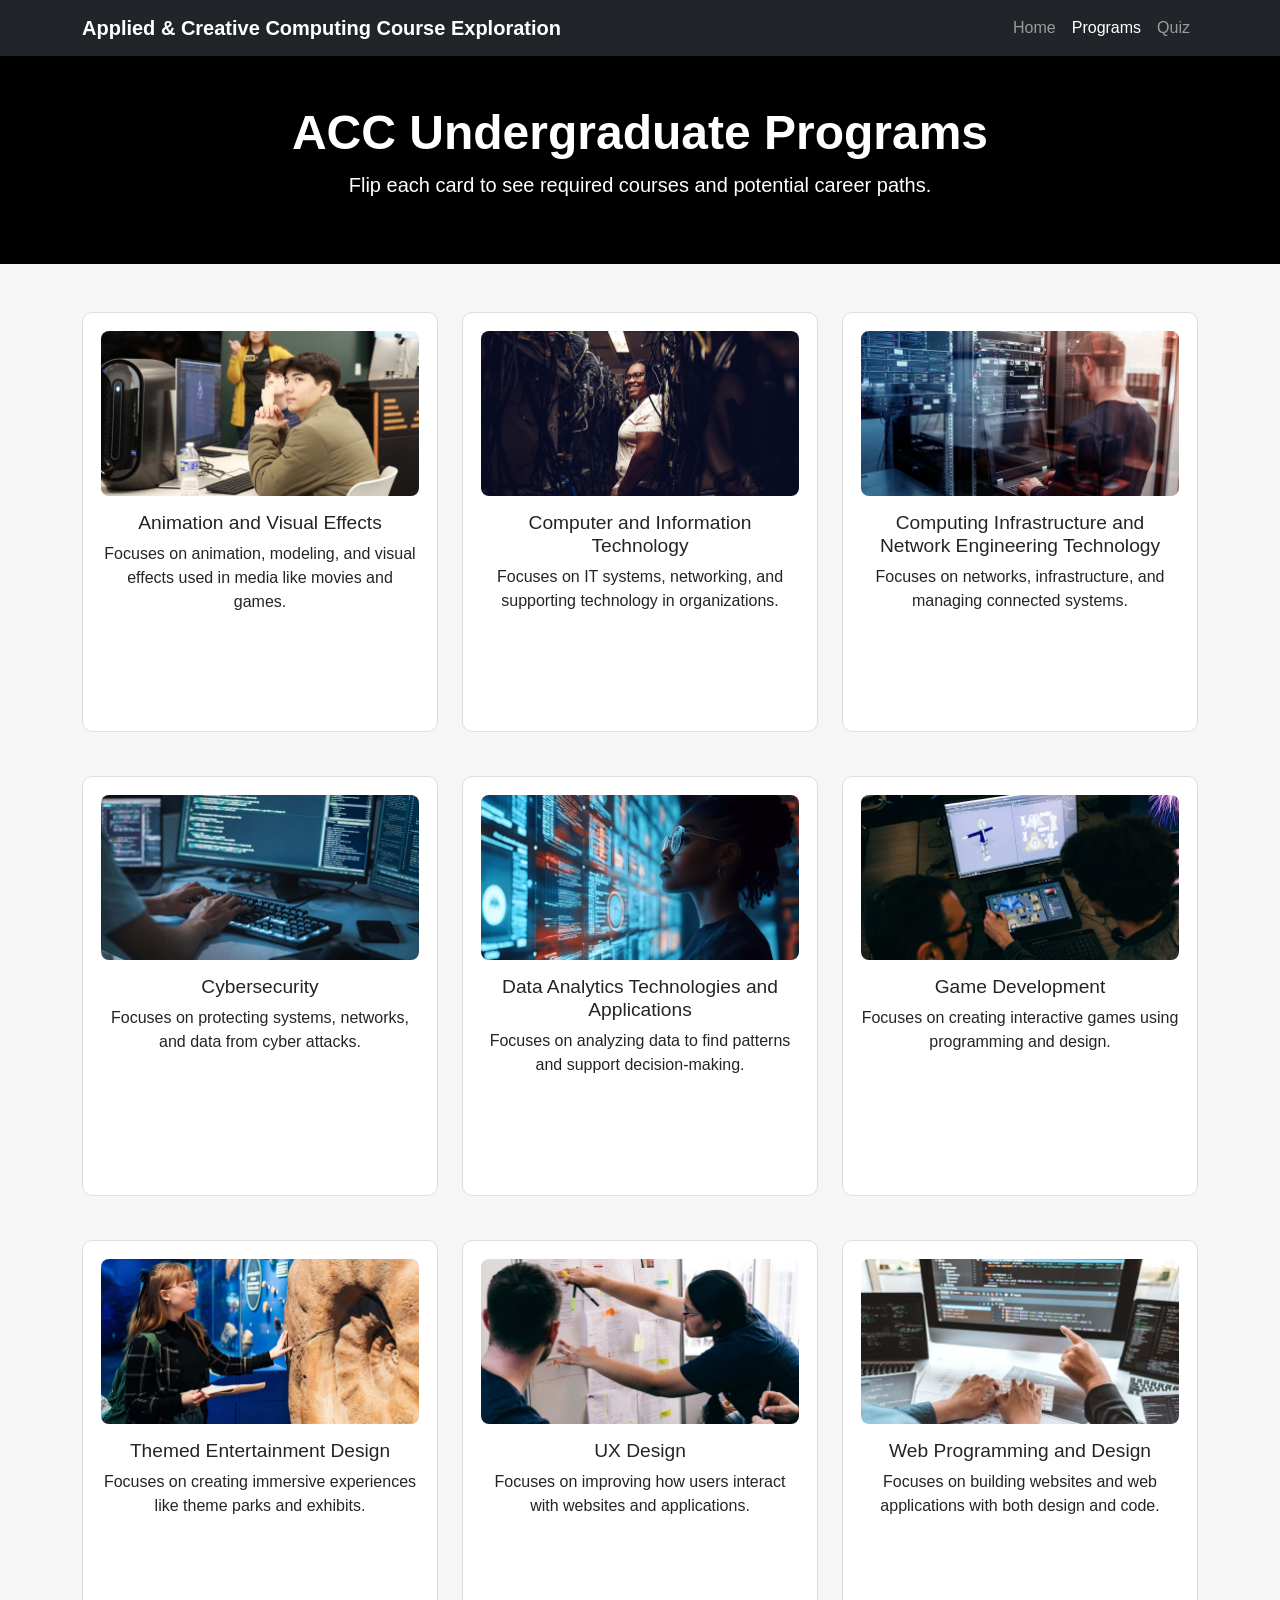
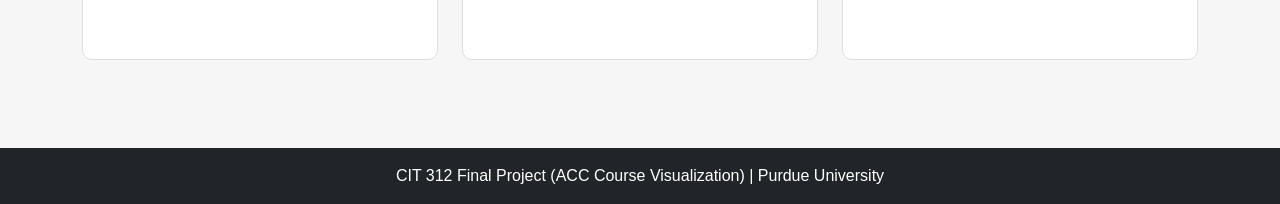
==== programs.html @ 46ee0a40 "Final" ====
<!doctype html>
    <html lang="en">
    <head>
    <meta charset="utf-8">
    <meta name="viewport" content="width=device-width, initial-scale=1">
    <title>Purdue ACC Programs | Explore</title>

    <link href="https://cdn.jsdelivr.net/npm/bootstrap@5.3.3/dist/css/bootstrap.min.css" rel="stylesheet">
    <link rel="stylesheet" href="styles.css">
    <link rel="icon" type="image/png" href="images/favicon.png">
    </head>

    <body>

    <header>
    <nav class="navbar navbar-expand-lg navbar-dark bg-dark" aria-label="Main navigation">
        <div class="container">
        <a class="navbar-brand" href="index.html">Applied & Creative Computing Course Exploration</a>

        <button class="navbar-toggler" type="button" data-bs-toggle="collapse" data-bs-target="#navMenu"
            aria-controls="navMenu" aria-expanded="false" aria-label="Toggle navigation">
            <span class="navbar-toggler-icon"></span>
        </button>

        <div class="collapse navbar-collapse" id="navMenu">
            <ul class="navbar-nav ms-auto">
            <li class="nav-item"><a class="nav-link" href="index.html">Home</a></li>
            <li class="nav-item"><a class="nav-link active" href="programs.html">Programs</a></li>
            <li class="nav-item"><a class="nav-link" href="index.html#quiz">Quiz</a></li>
            </ul>
        </div>
        </div>
    </nav>
    </header>

    <main>

    <section class="program-hero text-center text-white py-5">
    <div class="container">
        <h1 class="display-5 fw-bold">ACC Undergraduate Programs</h1>
        <p class="lead">
        Flip each card to see required courses and potential career paths.
        </p>
    </div>
    </section>

    <section class="py-5">
    <div class="container">
        <div class="row g-4">


        <div class="col-12 col-md-6 col-lg-4">
            <div class="flip-card">
            <div class="flip-card-inner">
                <div class="flip-card-front">
                <img src="images/animation.jpg" alt="Animation and Visual Effects" class="program-img">
                <h3>Animation and Visual Effects</h3>
                <p>Focuses on animation, modeling, and visual effects used in media like movies and games. </p>
                </div>
                <div class="flip-card-back">
                <h4>Animation and Visual Effects</h4>
                <p><strong>Required Courses:</strong></p>
                <ul>
                    <li>CGT 11600 - Geometric Modeling for Visualization and Communication</li>
                    <li>CGT 24100 - Introduction to Computer Animation</li>
                    <li>CGT 27000 - Introduction to Data Visualization</li>
                    <li>CGT 44200 - Production for Computer Animation</li>
                </ul>
                <p><strong>Jobs:</strong></p>
                <ul>
                    <li>Animator</li>
                    <li>Motion Graphics Designer</li>
                    <li>3D Modeler</li>
                </ul>
                </div>
            </div>
            </div>
        </div>

        <div class="col-12 col-md-6 col-lg-4">
            <div class="flip-card">
            <div class="flip-card-inner">
                <div class="flip-card-front">
                <img src="images/cit.jpg" alt="Computer and Information Technology" class="program-img">
                <h3>Computer and Information Technology</h3>
                <p>Focuses on IT systems, networking, and supporting technology in organizations.
                </p>
                </div>
                <div class="flip-card-back">
                <h4>Computer and Information Technology</h4>
                <p><strong>Required Courses:</strong></p>
                <ul>
                    <li>CNIT 18000 - Introduction to Systems Development</li>
                    <li>CNIT 24200 - System Administration</li>
                    <li>CNIT 31500 - Systems Programming</li>
                    <li>CNIT 27200 - Database Fundamentals</li>
                </ul>
                <p><strong>Jobs:</strong></p>
                <ul>
                    <li>Help Desk Technician</li>
                    <li>Systems Administrator</li>
                    <li>Systems Analyst</li>
                </ul>
                </div>
            </div>
            </div>
        </div>

        <div class="col-12 col-md-6 col-lg-4">
            <div class="flip-card">
            <div class="flip-card-inner">
                <div class="flip-card-front">
                <img src="images/compinf.jpg" alt="Computing Infrastructure and Network Engineering Technology" class="program-img">
                <h3>Computing Infrastructure and Network Engineering Technology</h3>
                <p>Focuses on networks, infrastructure, and managing connected systems.</p>
                </div>
                <div class="flip-card-back">
                <h4>Network Engineering</h4>
                <p><strong>Required Courses:</strong></p>
                <ul>
                    <li>CNIT 18200 - System and Organizational Security</li>
                    <li>CNIT 37100 - Cyberlaw and Ethics</li>
                    <li>CNIT 34000 - UNIX Administration</li>
                    <li>CNIT 34600 - Wireless Networks</li>
                </ul>
                <p><strong>Jobs:</strong></p>
                <ul>
                    <li>Network Engineer</li>
                    <li>IT Systems Specialist</li>
                    <li>Software Engineer</li>
                </ul>
                </div>
            </div>
            </div>
        </div>

        <div class="col-12 col-md-6 col-lg-4">
            <div class="flip-card">
            <div class="flip-card-inner">
                <div class="flip-card-front">
                <img src="images/cyber.jpg" alt="Cybersecurity" class="program-img">
                <h3>Cybersecurity</h3>
                <p>Focuses on protecting systems, networks, and data from cyber attacks.</p>
                </div>
                <div class="flip-card-back">
                <h4>Cybersecurity</h4>
                <p><strong>Required Courses:</strong></p>
                <ul>
                    <li>CNIT 17600 - Information Technology Architectures</li>
                    <li>CNIT 27000 - Cybersecurity Fundamentals</li>
                    <li>CNIT 32200 - Research Methodology and Design</li>
                    <li>CNIT 45500 - Network Security</li>
                </ul>
                <p><strong>Jobs:</strong></p>
                <ul>
                    <li>Cybersecurity Analyst</li>
                    <li>Security Operations Analyst</li>
                    <li>Cyber Threat Response and Forensics</li>
                </ul>
                </div>
            </div>
            </div>
        </div>

        <div class="col-12 col-md-6 col-lg-4">
            <div class="flip-card">
            <div class="flip-card-inner">
                <div class="flip-card-front">
                <img src="images/data.jpg" alt="Data Analytics, Technologies and Applications" class="program-img">
                <h3>Data Analytics Technologies and Applications</h3>
                <p>Focuses on analyzing data to find patterns and support decision-making.
                </p>
                </div>
                <div class="flip-card-back">
                <h4>Data Analytics</h4>
                <p><strong>Required Courses:</strong></p>
                <ul>
                    <li>CNIT 27200 - Database Fundamentals</li>
                    <li>CNIT 48300 - Applied Machine Learning</li>
                    <li>CNIT 48400 - Applications in Data Science</li>
                    <li>TECH 12000 - Design Thinking in Technology</li>
                </ul>
                <p><strong>Jobs:</strong></p>
                <ul>
                    <li>Data Analyst</li>
                    <li>Business Data Analyst</li>
                    <li>Data Entry</li>
                </ul>
                </div>
            </div>
            </div>
        </div>

        <div class="col-12 col-md-6 col-lg-4">
            <div class="flip-card">
            <div class="flip-card-inner">
                <div class="flip-card-front">
                <img src="images/gamedev.jpg" alt="Game Development" class="program-img">
                <h3>Game Development</h3>
                <p>Focuses on creating interactive games using programming and design.
                </p>
                </div>
                <div class="flip-card-back">
                <h4>Game Development</h4>
                <p><strong>Required Courses:</strong></p>
                <ul>
                    <li>CGT 10501 - Introduction to Games</li>
                    <li>CGT 11800 - Fundamentals of Imaging Technology</li>
                    <li>CGT 25001 - Computer Graphics Professional Practices I</li>
                    <li>CGT 27000 - Introduction to Data Visualization</li>
                </ul>
                <p><strong>Jobs:</strong></p>
                <ul>
                    <li>Game Developer</li>
                    <li>Gameplay Engineer</li>
                    <li>QA Game Tester</li>
                </ul>
                </div>
            </div>
            </div>
        </div>

        <div class="col-12 col-md-6 col-lg-4">
            <div class="flip-card">
            <div class="flip-card-inner">
                <div class="flip-card-front">
                <img src="images/themed.jpg" alt="Themed Entertainment Design" class="program-img">
                <h3>Themed Entertainment Design</h3>
                <p>Focuses on creating immersive experiences like theme parks and exhibits.
                </p>
                </div>
                <div class="flip-card-back">
                <h4>Themed Entertainment Design</h4>
                <p><strong>Required Courses:</strong></p>
                <ul>
                    <li>CGT 11200 - Sketching for Visualization and Communication</li>
                    <li>CGT 12300 - Animation Foundations</li>
                    <li>CGT 25100 - Principles of Creative Design</li>
                    <li>CGT 36700 - Previsualization in Themed Entertainment</li>
                </ul>
                <p><strong>Jobs:</strong></p>
                <ul>
                    <li>Experience Consultant</li>
                    <li>Theme-Focused Interior Designer</li>
                    <li>Scenic Artist</li>
                </ul>
                </div>
            </div>
            </div>
        </div>

        <div class="col-12 col-md-6 col-lg-4">
            <div class="flip-card">
            <div class="flip-card-inner">
                <div class="flip-card-front">
                <img src="images/ux.jpg" alt="UX Design" class="program-img">
                <h3>UX Design</h3>
                <p>Focuses on improving how users interact with websites and applications. 
                </p>
                </div>
                <div class="flip-card-back">
                <h4>UX Design</h4>
                <p><strong>Required Courses:</strong></p>
                <ul>
                    <li>CGT 17207 - User Experience Design Studio </li>
                    <li>CGT 14100 - Internet Foundations and Development</li>
                    <li>CGT 41101 - Contemporary Problems in Applied Computer Graphics I</li>
                    <li>CGT 27000 - Introduction to Data Visualization</li>
                </ul>
                <p><strong>Jobs:</strong></p>
                <ul>
                    <li>UX Designer</li>
                    <li>UX Researcher</li>
                    <li>Product Designer</li>
                </ul>
                </div>
            </div>
            </div>
        </div>

        <div class="col-12 col-md-6 col-lg-4">
            <div class="flip-card">
            <div class="flip-card-inner">
                <div class="flip-card-front">
                <img src="images/web.jpg" alt="Web Programming and Design" class="program-img">
                <h3>Web Programming and Design</h3>
                <p>Focuses on building websites and web applications with both design and code. 
                </p>
                </div>
                <div class="flip-card-back">
                <h4>Web Programming and Design</h4>
                <p><strong>Required Courses:</strong></p>
                <ul>
                    <li>CGT 21500 - Computer Graphics Programming I</li>
                    <li>CGT 35600 - Web Programming, Development and Data Integration</li>
                    <li>CGT 17208 - User Experience Design Studio I: Fundamentals</li>
                    <li>CGT 35300 - Principles of Interactive and Dynamic Media</li>
                </ul>
                <p><strong>Jobs:</strong></p>
                <ul>
                    <li>Software Engineer</li>
                    <li>Front-End Developer</li>
                    <li>Programmer Analyst</li>
                </ul>
                </div>
            </div>
            </div>
        </div>        

        </div>
    </div>
    </section>

    </main>

    <footer class="bg-dark text-white text-center py-3">
    <p class="mb-0">CIT 312 Final Project (ACC Course Visualization) | Purdue University</p>
    </footer>

    <script src="https://cdn.jsdelivr.net/npm/bootstrap@5.3.3/dist/js/bootstrap.bundle.min.js"></script>
    <script src="script.js"></script>

    </body>
    </html>
---- styles.css ----
body {
    font-family: Arial, Helvetica, sans-serif;
    background-color: #f6f6f6;
    }

    .hero,
    .program-hero {
    background-color: #000000;
    }

    .navbar-brand {
    font-weight: bold;
    }

    .btn-warning {
    background-color: #c9b27c;
    border-color: #c9b27c;
    color: #000000;
    }

    .btn-warning:hover {
    background-color: #b8a36f;
    border-color: #b8a36f;
    color: #000000;
    }

    img {
    max-width: 100%;
    }

    #quizForm {
    max-width: 850px;
    margin: auto;
    background-color: white;
    padding: 25px;
    border-radius: 10px;
    }

    .form-label {
    font-weight: bold;
    }

    label.d-block {
    margin-bottom: 6px;
    }

    #result {
    max-width: 850px;
    margin: auto;
    }

    .program-img {
    width: 100%;
    height: 165px;
    object-fit: cover;
    border-radius: 8px;
    margin-bottom: 15px;
    }

    .flip-card {
    height: 420px;
    perspective: 1000px;
    margin-bottom: 20px;
    }

    .flip-card-inner {
    position: relative;
    width: 100%;
    height: 100%;
    transition: transform 0.6s;
    transform-style: preserve-3d;
    }

    .flip-card:hover .flip-card-inner {
    transform: rotateY(180deg);
    }

    .flip-card-front,
    .flip-card-back {
    position: absolute;
    width: 100%;
    height: 100%;
    padding: 18px;
    border-radius: 10px;
    backface-visibility: hidden;
    background-color: white;
    border: 1px solid #dddddd;
    }

    .flip-card-front {
    text-align: center;
    }

    .flip-card-back {
    transform: rotateY(180deg);
    overflow-y: auto;
    background-color: #f8f8f8;
    }

    .flip-card h3 {
    font-size: 1.2rem;
    }

    .flip-card h4 {
    font-size: 1.1rem;
    }

    .flip-card ul {
    padding-left: 20px;
    }

    footer {
    margin-top: 20px;
    }
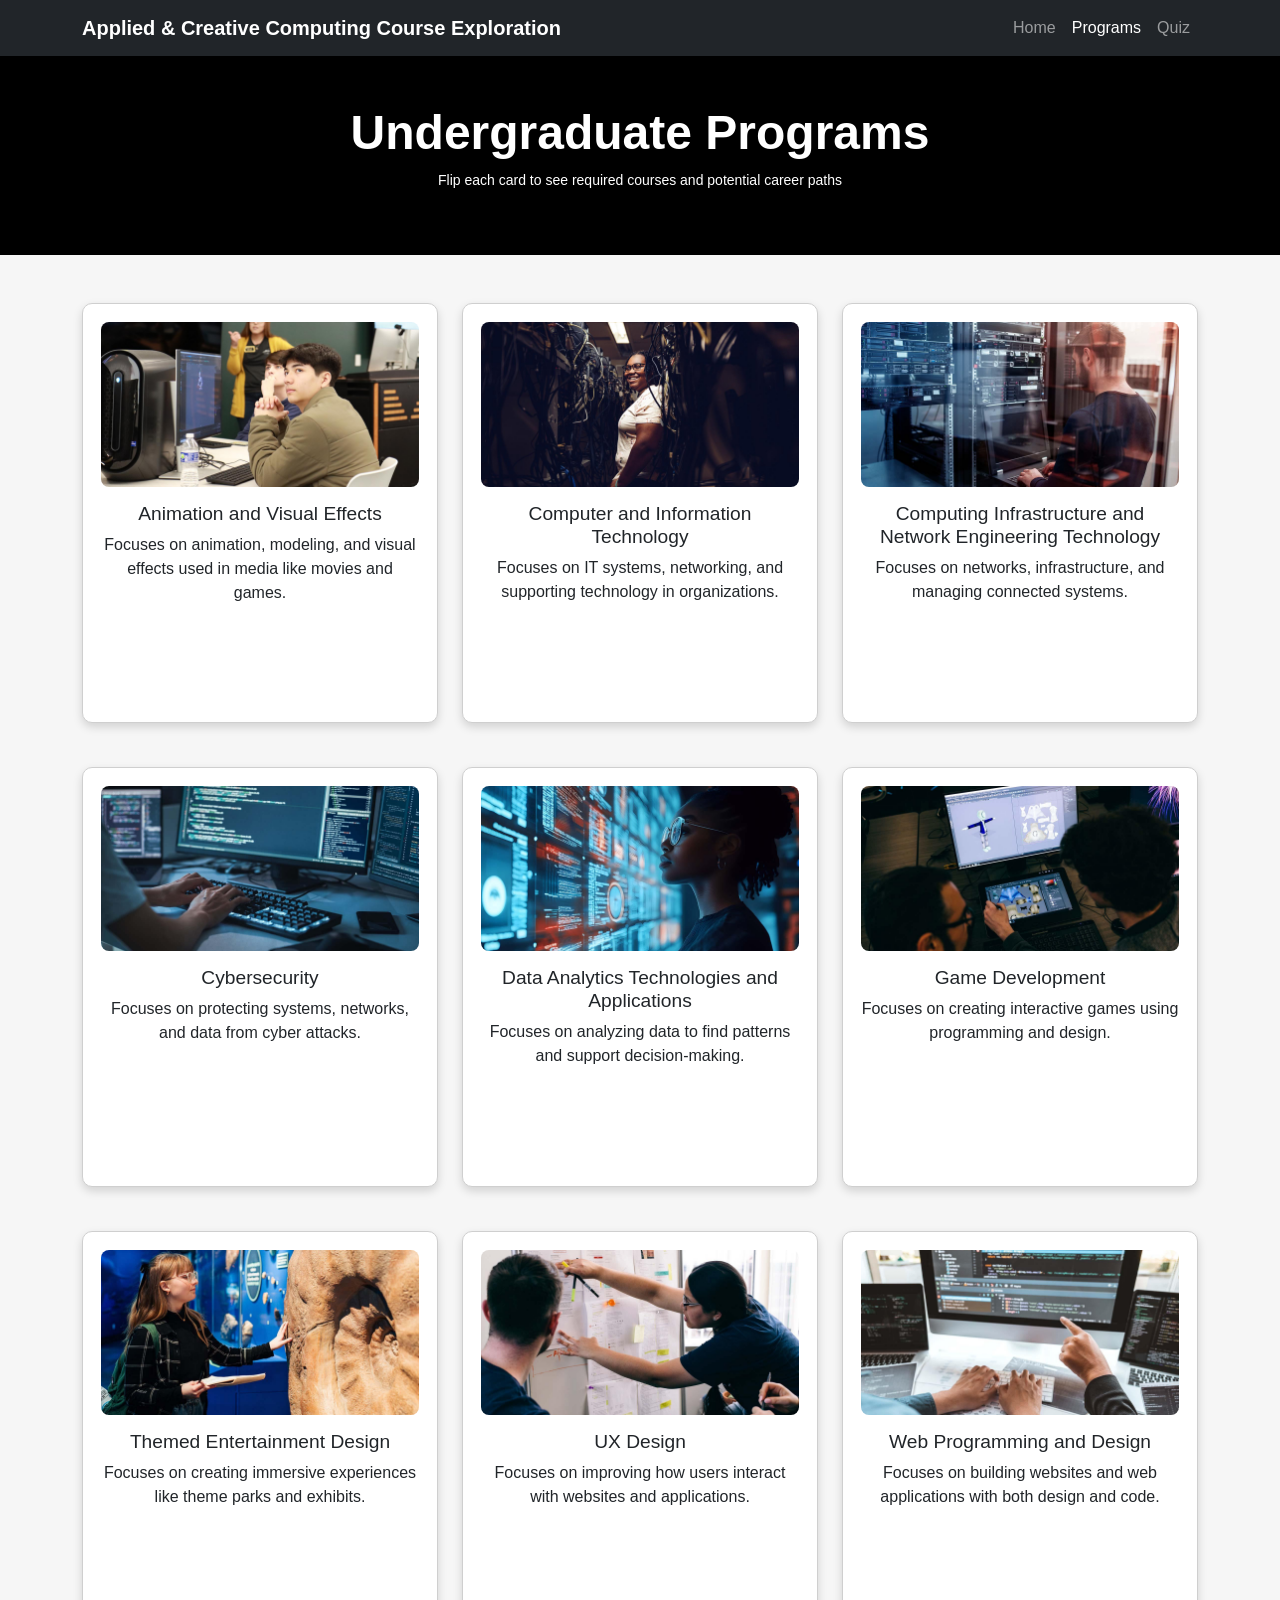
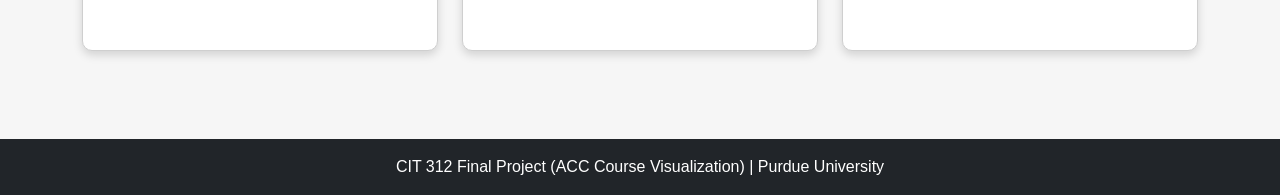
==== commit 68c34f14: "fix" ====
--- a/programs.html
+++ b/programs.html
@@ -37,9 +37,9 @@
 
     <section class="program-hero text-center text-white py-5">
     <div class="container">
-        <h1 class="display-5 fw-bold">ACC Undergraduate Programs</h1>
-        <p class="lead">
-        Flip each card to see required courses and potential career paths.
+        <h1 class="display-5 fw-bold">Undergraduate Programs</h1>
+        <p class="small">
+        Flip each card to see required courses and potential career paths
         </p>
     </div>
     </section>
--- a/styles.css
+++ b/styles.css
@@ -84,7 +84,8 @@
     border-radius: 10px;
     backface-visibility: hidden;
     background-color: white;
-    border: 1px solid #dddddd;
+    border: 1px solid #cfcfcf;
+    box-shadow: 0 4px 10px rgba(0, 0, 0, 0.15);
     }
 
     .flip-card-front {
@@ -94,7 +95,7 @@
     .flip-card-back {
     transform: rotateY(180deg);
     overflow-y: auto;
-    background-color: #f8f8f8;
+    background-color: #f3f3f3;
     }
 
     .flip-card h3 {
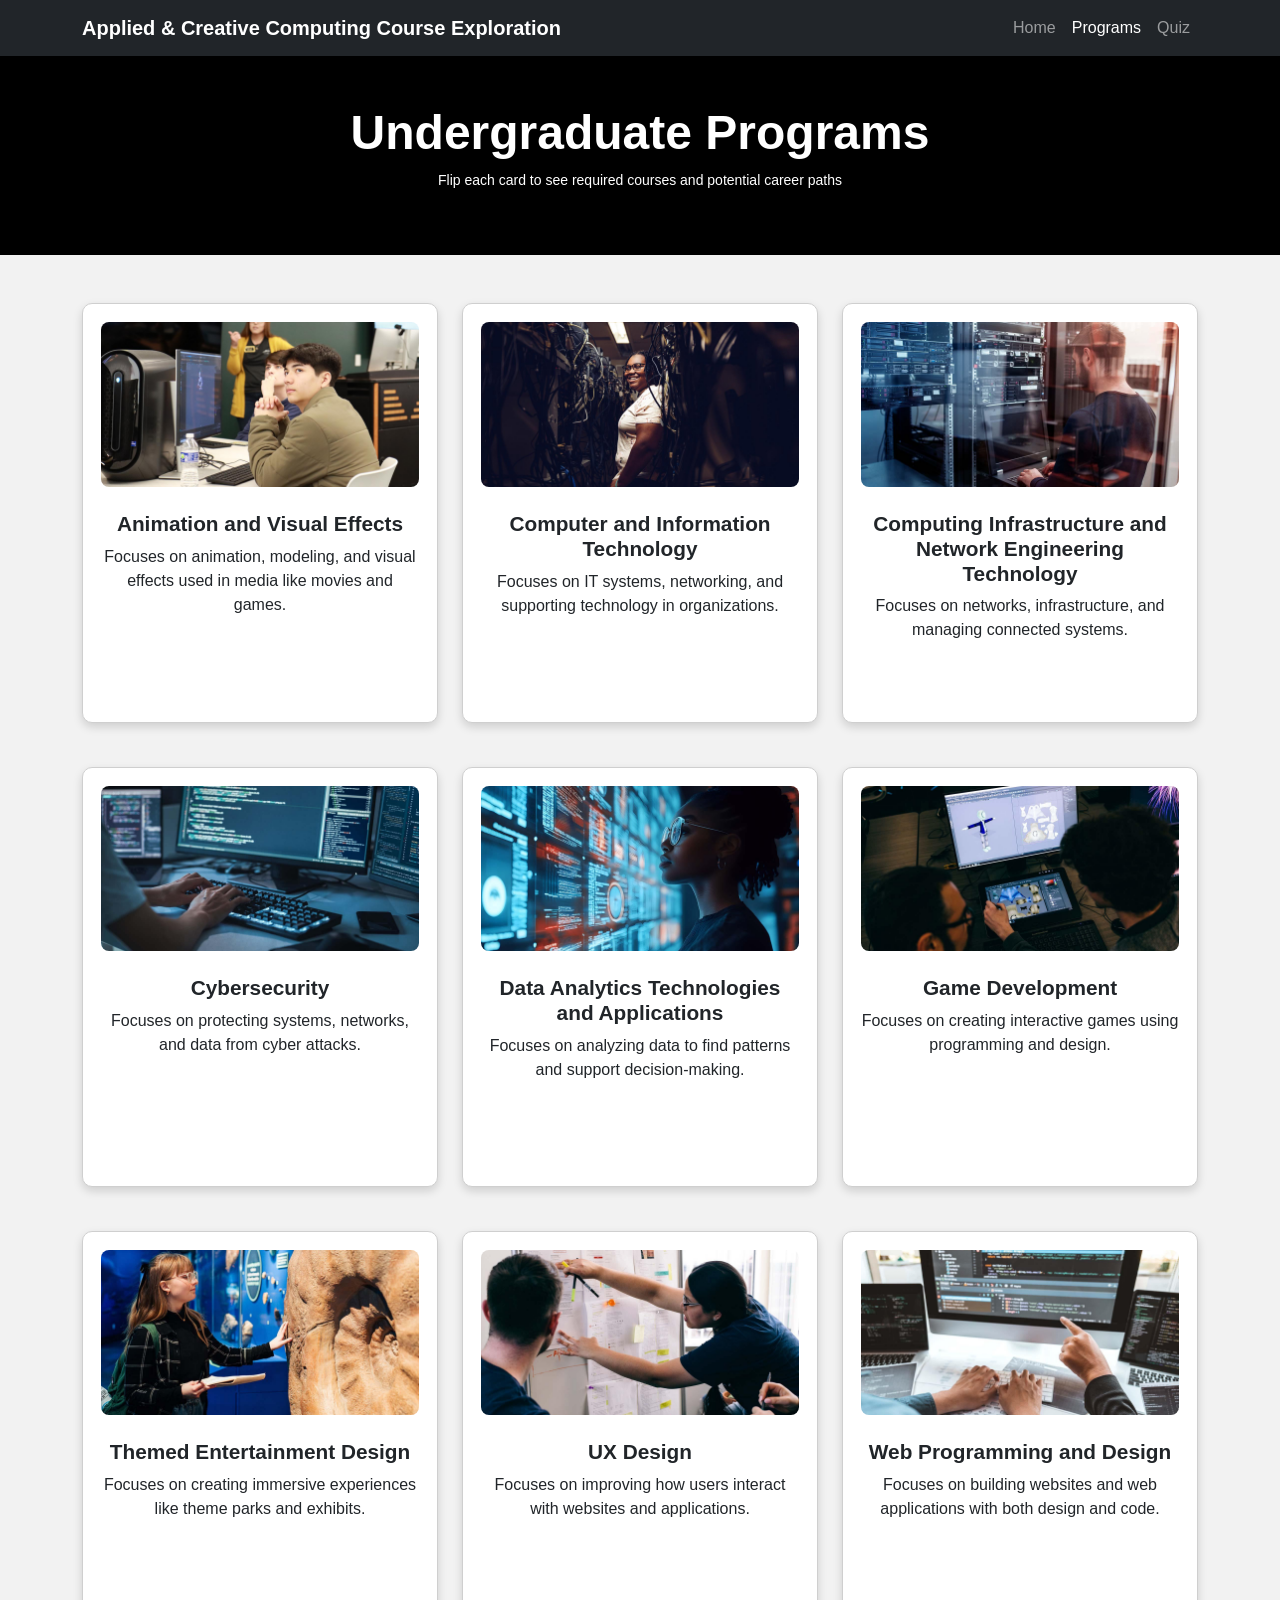
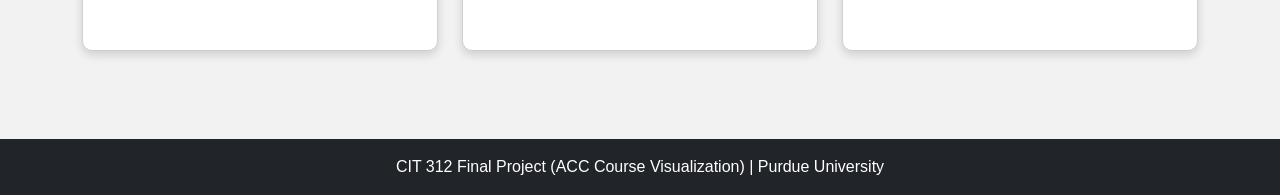
==== commit df9319bc: "changes" ====
--- a/programs.html
+++ b/programs.html
@@ -7,7 +7,7 @@
 
     <link href="https://cdn.jsdelivr.net/npm/bootstrap@5.3.3/dist/css/bootstrap.min.css" rel="stylesheet">
     <link rel="stylesheet" href="styles.css">
-    <link rel="icon" type="image/png" href="images/favicon.png">
+    <link rel="icon" type="image/png" href="images/favicon.ico">
     </head>
 
     <body>
--- a/styles.css
+++ b/styles.css
@@ -1,6 +1,6 @@
     body {
     font-family: Arial, Helvetica, sans-serif;
-    background-color: #f6f6f6;
+    background-color: #f2f2f2;
     }
 
     .hero,
@@ -99,11 +99,17 @@
     }
 
     .flip-card h3 {
-    font-size: 1.2rem;
+    font-size: 1.3rem;
+    font-weight: 700;
+    text-align: center;
+    margin-top: 10px;
     }
 
     .flip-card h4 {
-    font-size: 1.1rem;
+    font-size: 1.3rem;
+    text-align: center;
+    font-weight: 600;
+    margin-bottom: 10px;
     }
 
     .flip-card ul {
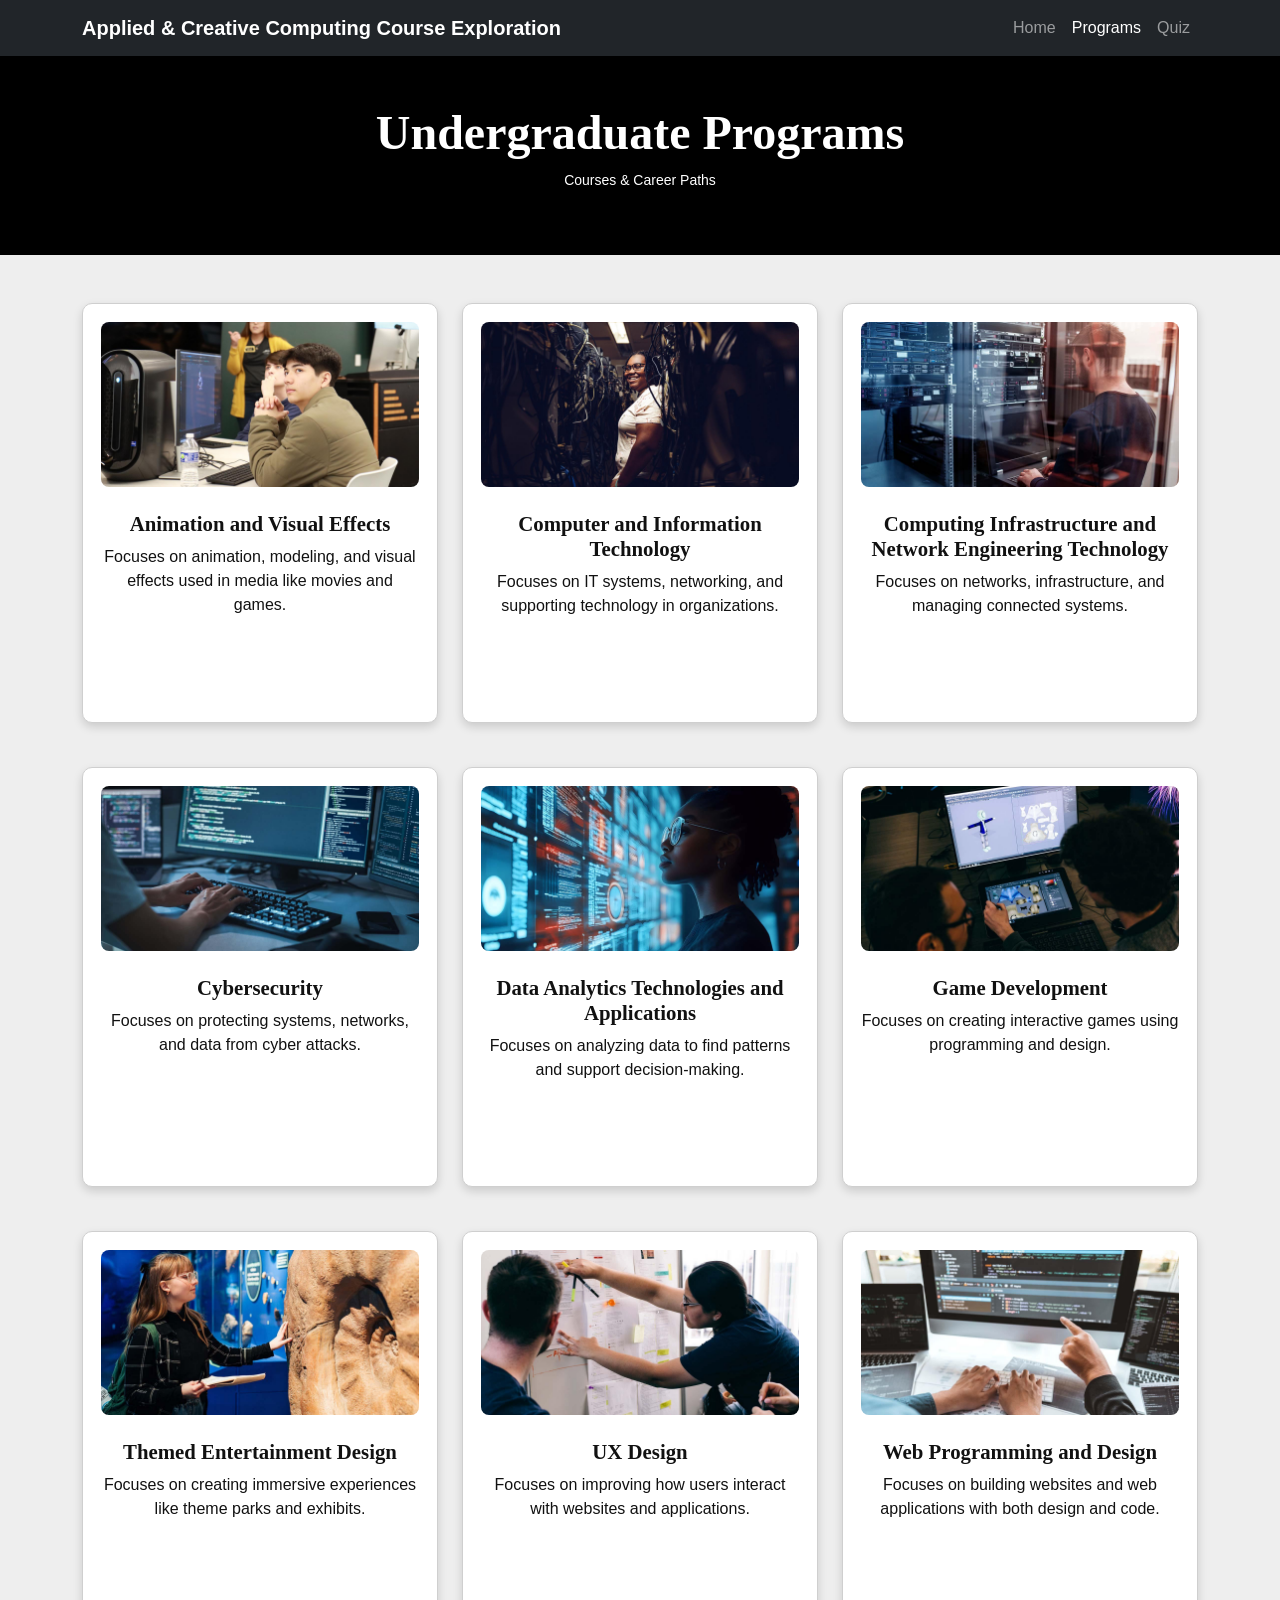
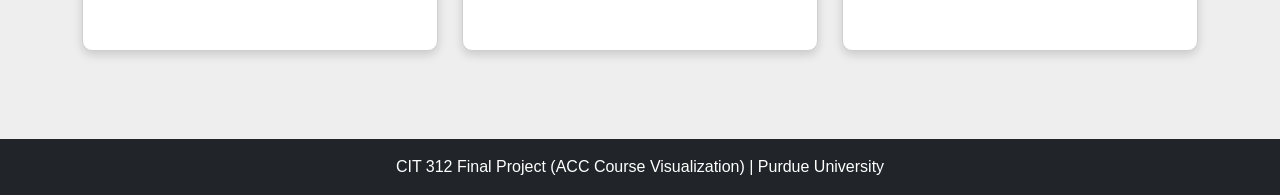
==== commit 40b86704: "prog" ====
--- a/programs.html
+++ b/programs.html
@@ -39,7 +39,7 @@
     <div class="container">
         <h1 class="display-5 fw-bold">Undergraduate Programs</h1>
         <p class="small">
-        Flip each card to see required courses and potential career paths
+        Courses & Career Paths
         </p>
     </div>
     </section>
--- a/styles.css
+++ b/styles.css
@@ -1,11 +1,25 @@
     body {
     font-family: Arial, Helvetica, sans-serif;
-    background-color: #f2f2f2;
+    background-color: #eeeeee;
+    color: #111111;
+    }
+
+    h1, h2, h3, h4 {
+    font-family: Georgia, "Times New Roman", serif;
+    }
+
+    p, li, label {
+    font-family: Arial, Helvetica, sans-serif;
     }
 
     .hero,
     .program-hero {
     background-color: #000000;
+    }
+
+    .hero .container {
+    max-width: 900px;
+    margin: 0 auto;
     }
 
     .navbar-brand {
@@ -28,12 +42,42 @@
     max-width: 100%;
     }
 
+    .bg-light {
+    background-color: #e6e6e6 !important;
+    }
+
+    .about-box {
+    margin: 0 auto;
+    background-color: white;
+    padding: 24px;
+    border-radius: 10px;
+    border-left: 5px solid #c9b27c;
+    height: 100%;
+    box-shadow: 0 3px 8px rgba(0, 0, 0, 0.08);
+    }
+
+    .about-box h4 {
+    font-weight: bold;
+    margin-bottom: 15px;
+    }
+
+    #quiz {
+    background-color: #dcdcdc;
+    }
+
+    #quiz h2 {
+    font-weight: bold;
+    margin-bottom: 25px;
+    }
+
     #quizForm {
     max-width: 850px;
     margin: auto;
     background-color: white;
     padding: 25px;
     border-radius: 10px;
+    border-top: 6px solid #c9b27c;
+    box-shadow: 0 4px 12px rgba(0, 0, 0, 0.12);
     }
 
     .form-label {
